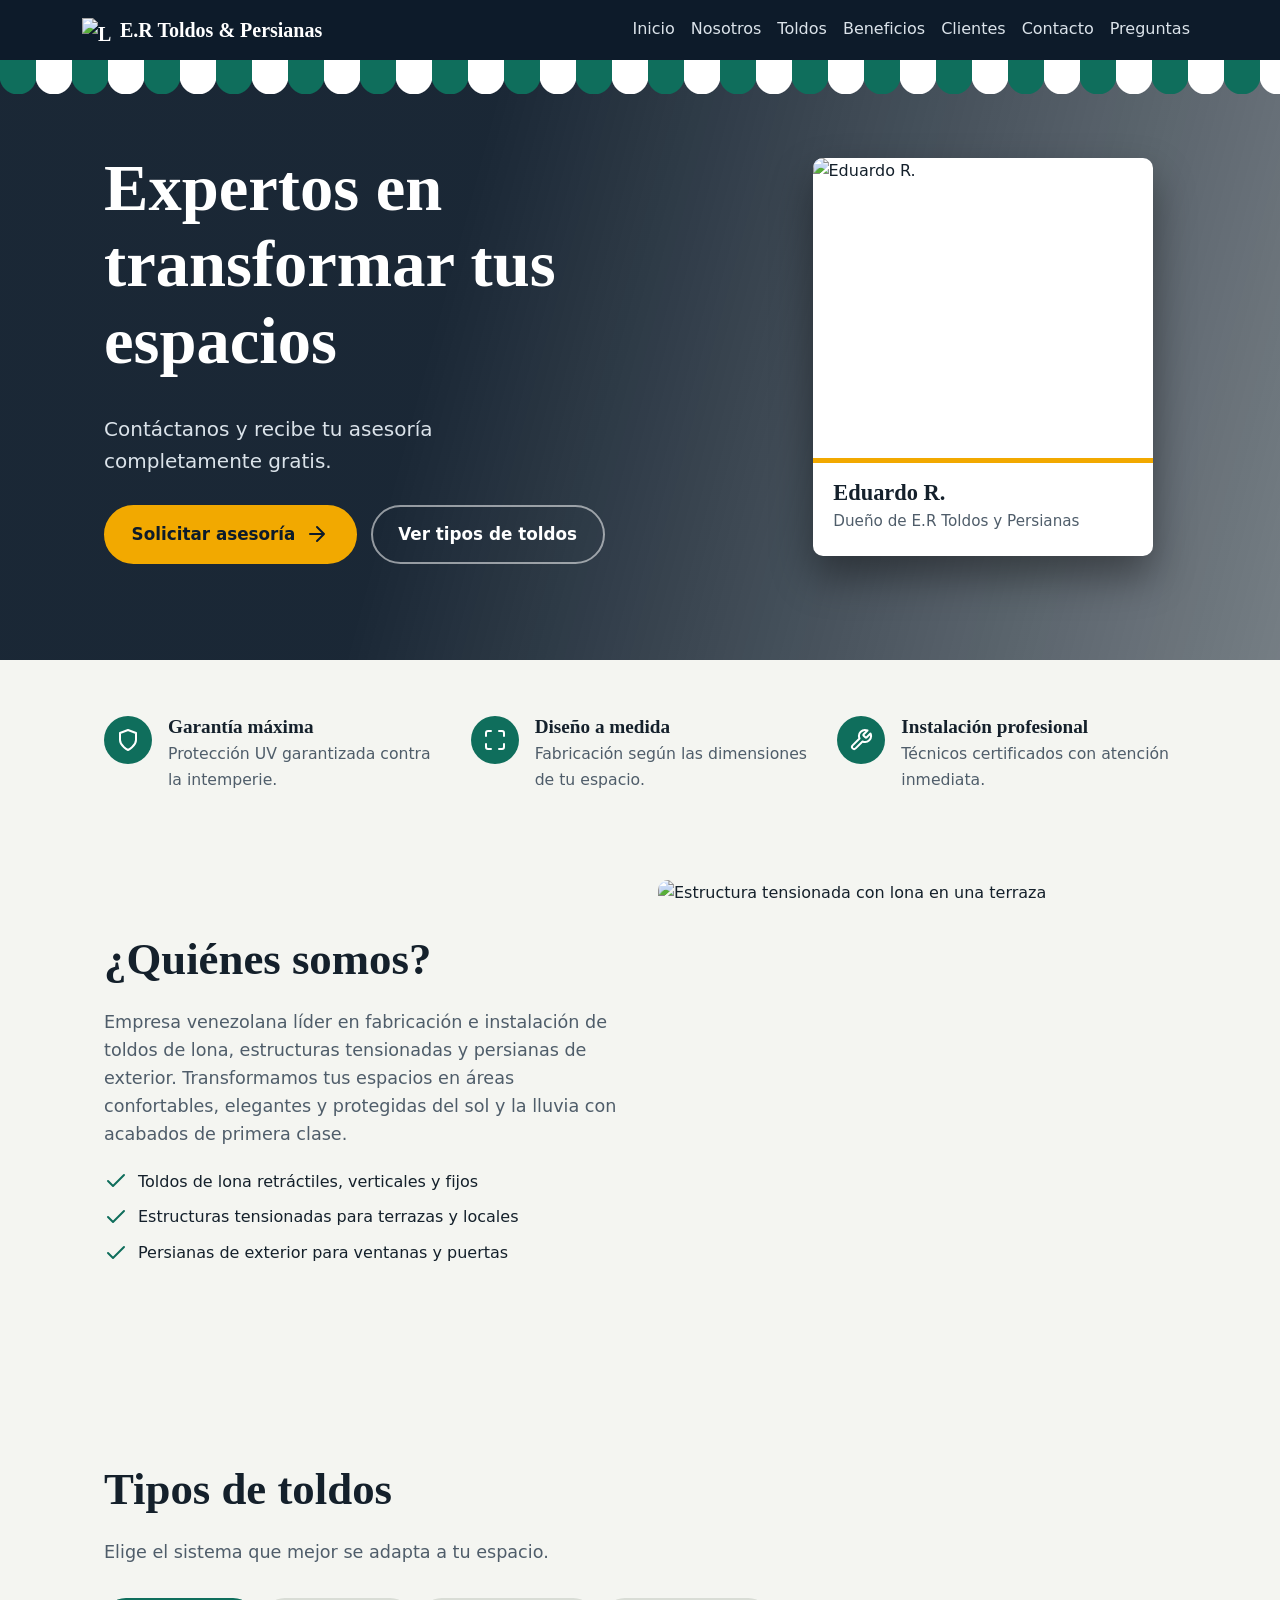
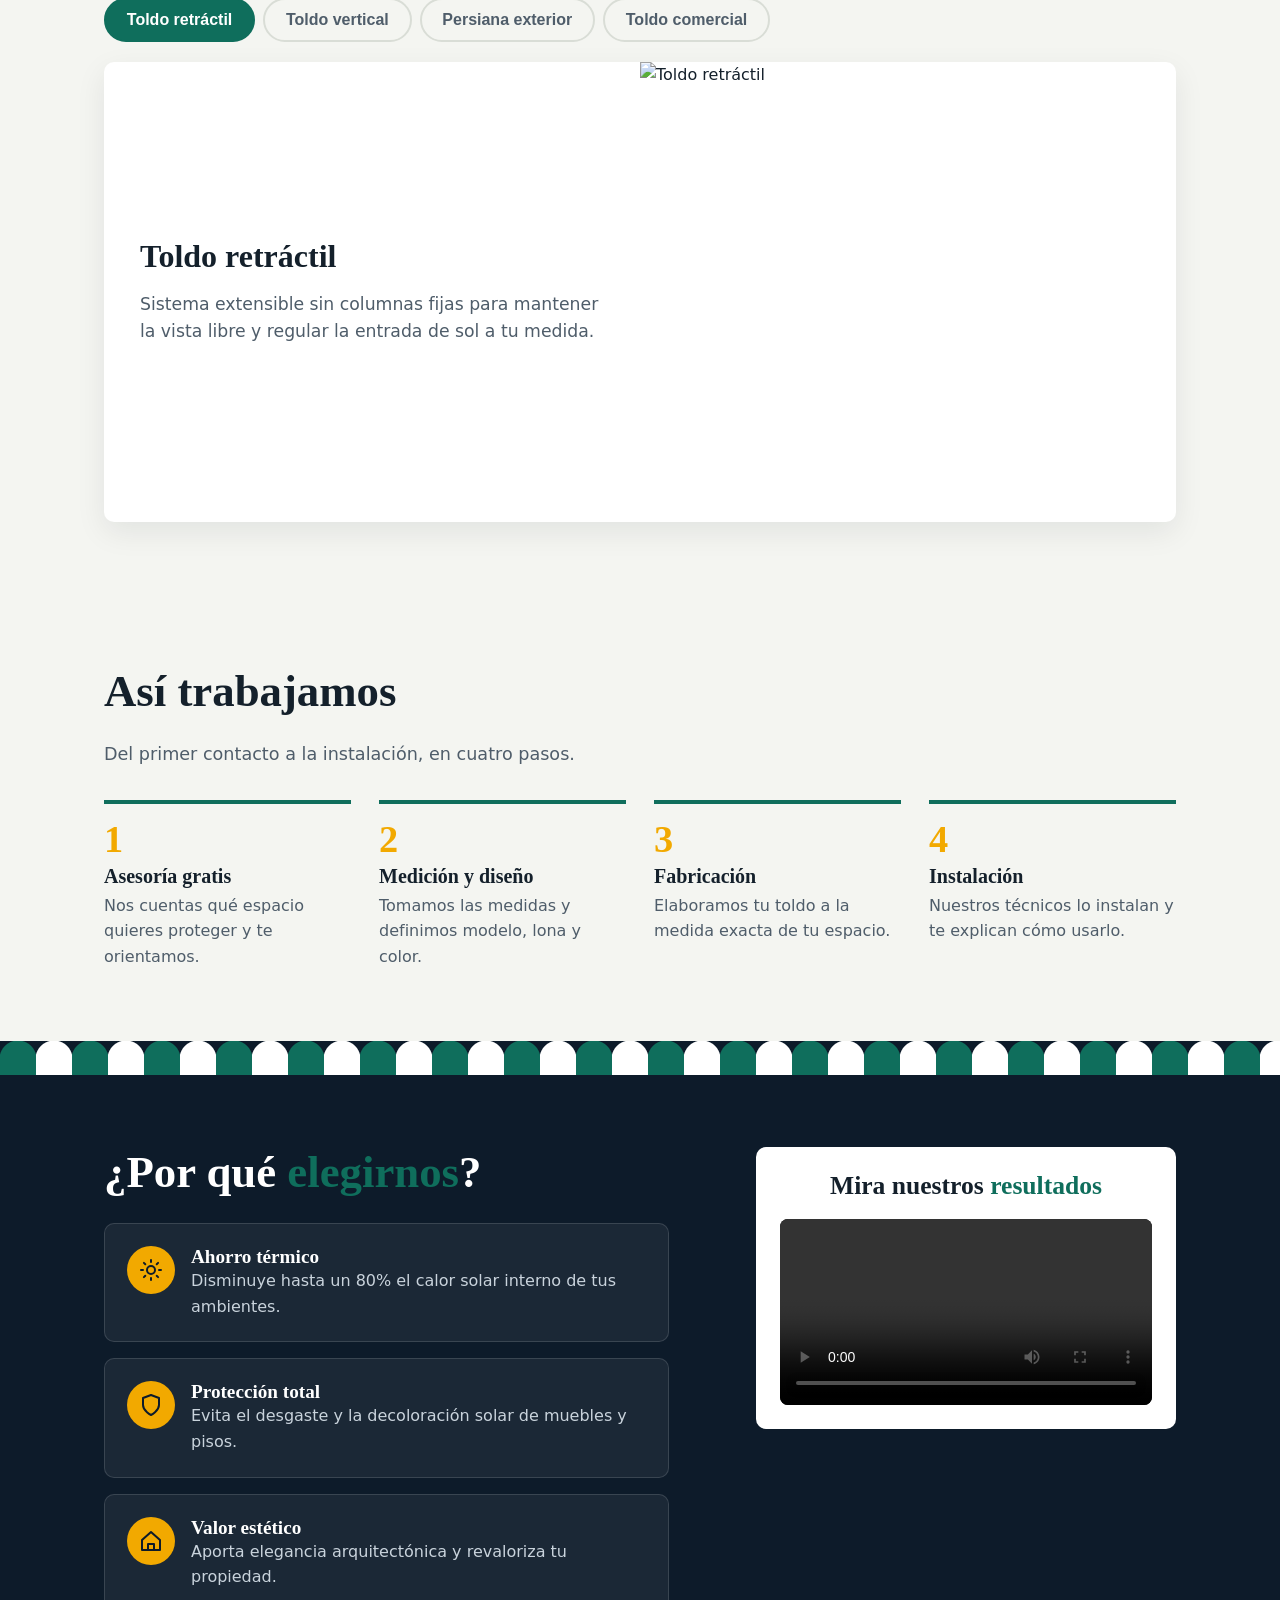
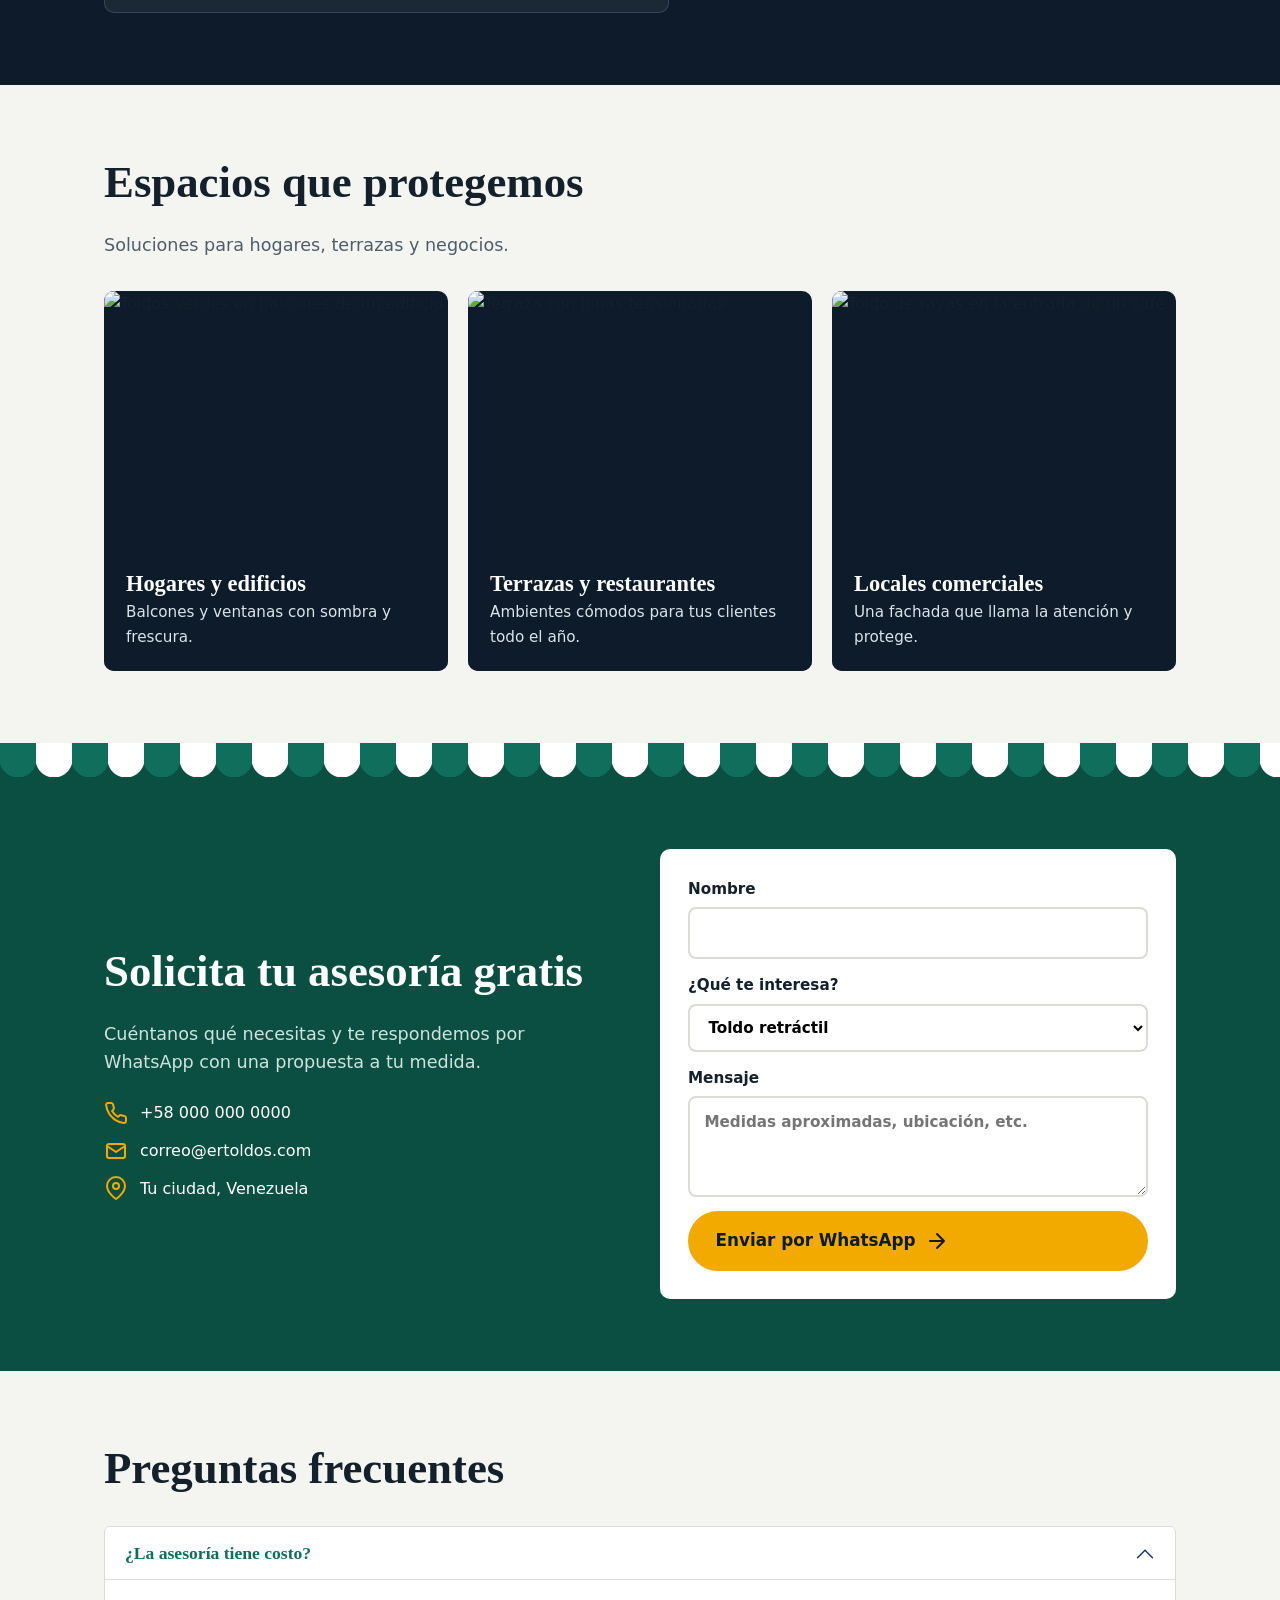
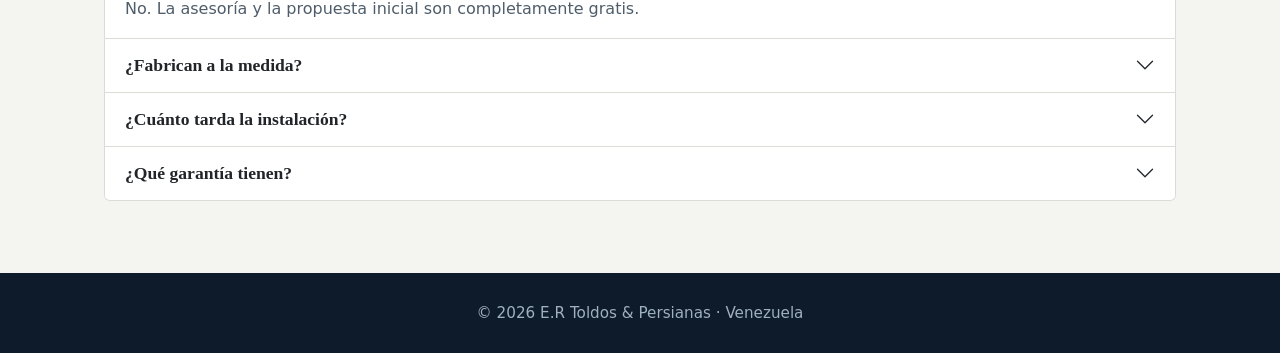
==== index.html @ 4978a6af "Add files via upload" ====
<!DOCTYPE html>
<html lang="es">
<head>
<meta charset="UTF-8">
<meta name="viewport" content="width=device-width, initial-scale=1.0">
<meta name="description" content="Fabricación e instalación de toldos de lona, estructuras tensionadas y persianas de exterior. Asesoría gratis.">
<title>E.R Toldos &amp; Persianas</title>
<link href="https://cdn.jsdelivr.net/npm/bootstrap@5.3.2/dist/css/bootstrap.min.css" rel="stylesheet">
<link href="https://api.fontshare.com/v2/css?f[]=zodiak@400,700&f[]=satoshi@400,500,700&display=swap" rel="stylesheet">
<link rel="stylesheet" href="styles.css">
</head>
<body>
<svg width="0" height="0" style="position:absolute" aria-hidden="true"><defs>
<symbol id="i-shield" viewBox="0 0 24 24"><path d="M12 22s8-4 8-10V5l-8-3-8 3v7c0 6 8 10 8 10z"/></symbol>
<symbol id="i-ruler" viewBox="0 0 24 24"><path d="M8 3H5a2 2 0 0 0-2 2v3m18 0V5a2 2 0 0 0-2-2h-3m0 18h3a2 2 0 0 0 2-2v-3M3 16v3a2 2 0 0 0 2 2h3"/></symbol>
<symbol id="i-tool" viewBox="0 0 24 24"><path d="M14.7 6.3a1 1 0 0 0 0 1.4l1.6 1.6a1 1 0 0 0 1.4 0l3.77-3.77a6 6 0 0 1-7.94 7.94l-6.91 6.91a2.12 2.12 0 0 1-3-3l6.91-6.91a6 6 0 0 1 7.94-7.94l-3.76 3.76z"/></symbol>
<symbol id="i-sun" viewBox="0 0 24 24"><circle cx="12" cy="12" r="4"/><path d="M12 2v2m0 16v2M4.9 4.9l1.4 1.4m11.4 11.4 1.4 1.4M2 12h2m16 0h2M4.9 19.1l1.4-1.4M17.7 6.3l1.4-1.4"/></symbol>
<symbol id="i-home" viewBox="0 0 24 24"><path d="M3 11l9-8 9 8v10H3z"/><path d="M9 21v-6h6v6"/></symbol>
<symbol id="i-check" viewBox="0 0 24 24"><path d="M20 6 9 17l-5-5"/></symbol>
<symbol id="i-phone" viewBox="0 0 24 24"><path d="M22 16.9v3a2 2 0 0 1-2.2 2 19.8 19.8 0 0 1-8.6-3.1 19.5 19.5 0 0 1-6-6A19.8 19.8 0 0 1 2.1 4.2 2 2 0 0 1 4.1 2h3a2 2 0 0 1 2 1.7c.1 1 .4 1.9.7 2.8a2 2 0 0 1-.5 2.1L8.1 9.9a16 16 0 0 0 6 6l1.3-1.3a2 2 0 0 1 2.1-.4c.9.3 1.8.6 2.8.7a2 2 0 0 1 1.7 2z"/></symbol>
<symbol id="i-pin" viewBox="0 0 24 24"><path d="M21 10c0 7-9 13-9 13S3 17 3 10a9 9 0 0 1 18 0z"/><circle cx="12" cy="10" r="3"/></symbol>
<symbol id="i-mail" viewBox="0 0 24 24"><rect x="3" y="5" width="18" height="14" rx="2"/><path d="m3 7 9 6 9-6"/></symbol>
<symbol id="i-arrow" viewBox="0 0 24 24"><path d="M5 12h14m-7-7 7 7-7 7"/></symbol>
</defs></svg>

<header id="header-container"></header>

<main>
<!-- HERO -->
<section class="hero" id="inicio">
  <div class="valance" aria-hidden="true"></div>
  <div class="hero-in">
    <div>
      <h1>Expertos en transformar tus espacios</h1>
      <p>Contáctanos y recibe tu asesoría completamente gratis.</p>
      <div class="hero-btns">
        <a class="btn-sol" href="#contacto">Solicitar asesoría <svg class="ic"><use href="#i-arrow"/></svg></a>
        <a class="btn-ghost" href="#toldos">Ver tipos de toldos</a>
      </div>
    </div>
    <div class="owner">
      <img src="/ertoldospersianas/imagenes/presentacion.png" alt="Eduardo R.">
      <div class="owner-body"><h3>Eduardo R.</h3><p>Dueño de E.R Toldos y Persianas</p></div>
    </div>
  </div>
</section>

<!-- VENTAJAS -->
<section class="sec ventajas">
  <div class="vj card-animada-scroll"><span class="ico"><svg class="ic"><use href="#i-shield"/></svg></span><div><h3>Garantía máxima</h3><p>Protección UV garantizada contra la intemperie.</p></div></div>
  <div class="vj card-animada-scroll"><span class="ico"><svg class="ic"><use href="#i-ruler"/></svg></span><div><h3>Diseño a medida</h3><p>Fabricación según las dimensiones de tu espacio.</p></div></div>
  <div class="vj card-animada-scroll"><span class="ico"><svg class="ic"><use href="#i-tool"/></svg></span><div><h3>Instalación profesional</h3><p>Técnicos certificados con atención inmediata.</p></div></div>
</section>

<!-- NOSOTROS -->
<section class="sec nos card-animada-scroll" id="nosotros">
  <div>
    <h2>¿Quiénes somos?</h2>
    <p>Empresa venezolana líder en fabricación e instalación de toldos de lona, estructuras tensionadas y persianas de exterior. Transformamos tus espacios en áreas confortables, elegantes y protegidas del sol y la lluvia con acabados de primera clase.</p>
    <ul class="checks">
      <li><svg class="ic"><use href="#i-check"/></svg>Toldos de lona retráctiles, verticales y fijos</li>
      <li><svg class="ic"><use href="#i-check"/></svg>Estructuras tensionadas para terrazas y locales</li>
      <li><svg class="ic"><use href="#i-check"/></svg>Persianas de exterior para ventanas y puertas</li>
    </ul>
  </div>
  <img src="/ertoldospersianas/imagenes/seccion somos.png" alt="Estructura tensionada con lona en una terraza" loading="lazy">
</section>

<!-- TIPOS DE TOLDOS -->
<section class="sec card-animada-scroll" id="toldos">
  <div class="sec-head"><h2>Tipos de toldos</h2><p>Elige el sistema que mejor se adapta a tu espacio.</p></div>
  <div class="toldos-tabs-nav">
    <button class="toldo-tab-btn active" data-index="0">Toldo retráctil</button>
    <button class="toldo-tab-btn" data-index="1">Toldo vertical</button>
    <button class="toldo-tab-btn" data-index="2">Persiana exterior</button>
    <button class="toldo-tab-btn" data-index="3">Toldo comercial</button>
  </div>
  <div class="toldo-display-container" id="toldoDisplay">
    <div class="toldo-mini-card">
      <h3 id="toldoTitle">Toldo retráctil</h3>
      <p id="toldoDesc">Sistema extensible sin columnas fijas para mantener la vista libre y regular la entrada de sol a tu medida.</p>
    </div>
    <div class="toldo-image-box"><img id="toldoImg" src="/ertoldospersianas/imagenes/toldo retractil.png" alt="Toldo retráctil"></div>
  </div>
</section>

<!-- PROCESO -->
<section class="sec" id="proceso">
  <div class="sec-head"><h2>Así trabajamos</h2><p>Del primer contacto a la instalación, en cuatro pasos.</p></div>
  <ol class="pasos">
    <li class="card-animada-scroll"><h3>Asesoría gratis</h3><p>Nos cuentas qué espacio quieres proteger y te orientamos.</p></li>
    <li class="card-animada-scroll"><h3>Medición y diseño</h3><p>Tomamos las medidas y definimos modelo, lona y color.</p></li>
    <li class="card-animada-scroll"><h3>Fabricación</h3><p>Elaboramos tu toldo a la medida exacta de tu espacio.</p></li>
    <li class="card-animada-scroll"><h3>Instalación</h3><p>Nuestros técnicos lo instalan y te explican cómo usarlo.</p></li>
  </ol>
</section>

<!-- BENEFICIOS + VIDEO -->
<section class="seccion-resultados-beneficios" id="beneficios">
  <div class="valance abajo" aria-hidden="true" style="--x:0"></div>
  <div class="resultados-beneficios-container">
    <div class="toldos-container card-animada-scroll">
      <div class="titulo-caja-estilo"><h2>¿Por qué <span class="linea-roja-palabra">elegirnos</span>?</h2></div>
      <div class="tarjetas-apiladas">
        <div class="feature-card"><div class="feature-icon"><svg class="ic"><use href="#i-sun"/></svg></div><h3 class="feature-title">Ahorro térmico</h3><p class="feature-text">Disminuye hasta un 80% el calor solar interno de tus ambientes.</p></div>
        <div class="feature-card"><div class="feature-icon"><svg class="ic"><use href="#i-shield"/></svg></div><h3 class="feature-title">Protección total</h3><p class="feature-text">Evita el desgaste y la decoloración solar de muebles y pisos.</p></div>
        <div class="feature-card"><div class="feature-icon"><svg class="ic"><use href="#i-home"/></svg></div><h3 class="feature-title">Valor estético</h3><p class="feature-text">Aporta elegancia arquitectónica y revaloriza tu propiedad.</p></div>
      </div>
    </div>

    <!-- COLUMNA DERECHA: Tu video vertical (sin cambios) -->
    <div class="columna-video-estilo">
      <div class="video-main-container">
        <div class="video-header">
          <h2>Mira nuestros <span class="linea-roja-palabra">resultados</span></h2>
        </div>
        <div class="video-responsive">
          <video controls>
            <source src="/ertoldospersianas/imagenes/toldos video.mp4" type="video/mp4">
            Tu navegador no soporta la reproducción de video.
          </video>
        </div>
      </div>
    </div>
  </div>
</section>

<!-- CLIENTES -->
<section class="sec" id="clientes">
  <div class="sec-head"><h2>Espacios que protegemos</h2><p>Soluciones para hogares, terrazas y negocios.</p></div>
  <div class="cards3">
    <figure class="cliente card-animada-scroll"><img src="/ertoldospersianas/imagenes/toldo vertical.png" alt="Toldos verdes en balcones de un edificio" loading="lazy"><figcaption><h3>Hogares y edificios</h3><p>Balcones y ventanas con sombra y frescura.</p></figcaption></figure>
    <figure class="cliente card-animada-scroll"><img src="/ertoldospersianas/imagenes/seccion somos.png" alt="Terraza con lonas tensionadas" loading="lazy"><figcaption><h3>Terrazas y restaurantes</h3><p>Ambientes cómodos para tus clientes todo el año.</p></figcaption></figure>
    <figure class="cliente card-animada-scroll"><img src="/ertoldospersianas/imagenes/toldo comercial.png" alt="Toldo de rayas en la entrada de un café" loading="lazy"><figcaption><h3>Locales comerciales</h3><p>Una fachada que llama la atención y protege.</p></figcaption></figure>
  </div>
</section>

<!-- CONTACTO -->
<section class="contacto" id="contacto">
  <div class="valance" aria-hidden="true"></div>
  <div class="contacto-in">
    <div>
      <h2>Solicita tu asesoría gratis</h2>
      <p>Cuéntanos qué necesitas y te respondemos por WhatsApp con una propuesta a tu medida.</p>
      <ul class="datos">
        <li><svg class="ic"><use href="#i-phone"/></svg>+58 000 000 0000</li>
        <li><svg class="ic"><use href="#i-mail"/></svg>correo@ertoldos.com</li>
        <li><svg class="ic"><use href="#i-pin"/></svg>Tu ciudad, Venezuela</li>
      </ul>
    </div>
    <form class="form-ct" id="formContacto">
      <label>Nombre<input type="text" name="nombre" required autocomplete="name"></label>
      <label>¿Qué te interesa?
        <select name="producto"><option>Toldo retráctil</option><option>Toldo vertical</option><option>Persiana exterior</option><option>Toldo comercial</option><option>Estructura tensionada</option></select>
      </label>
      <label>Mensaje<textarea name="mensaje" rows="3" placeholder="Medidas aproximadas, ubicación, etc."></textarea></label>
      <button class="btn-sol" type="submit">Enviar por WhatsApp <svg class="ic"><use href="#i-arrow"/></svg></button>
    </form>
  </div>
</section>

<!-- PREGUNTAS -->
<section class="sec" id="preguntas">
  <div class="sec-head"><h2>Preguntas frecuentes</h2></div>
  <div class="accordion" id="faq">
    <div class="accordion-item"><h3 class="accordion-header"><button class="accordion-button" data-bs-toggle="collapse" data-bs-target="#q1">¿La asesoría tiene costo?</button></h3><div id="q1" class="accordion-collapse collapse show" data-bs-parent="#faq"><div class="accordion-body">No. La asesoría y la propuesta inicial son completamente gratis.</div></div></div>
    <div class="accordion-item"><h3 class="accordion-header"><button class="accordion-button collapsed" data-bs-toggle="collapse" data-bs-target="#q2">¿Fabrican a la medida?</button></h3><div id="q2" class="accordion-collapse collapse" data-bs-parent="#faq"><div class="accordion-body">Sí. Cada toldo se fabrica según las dimensiones de tu espacio.</div></div></div>
    <div class="accordion-item"><h3 class="accordion-header"><button class="accordion-button collapsed" data-bs-toggle="collapse" data-bs-target="#q3">¿Cuánto tarda la instalación?</button></h3><div id="q3" class="accordion-collapse collapse" data-bs-parent="#faq"><div class="accordion-body">Depende del modelo y las medidas. Te damos el tiempo estimado en la propuesta.</div></div></div>
    <div class="accordion-item"><h3 class="accordion-header"><button class="accordion-button collapsed" data-bs-toggle="collapse" data-bs-target="#q4">¿Qué garantía tienen?</button></h3><div id="q4" class="accordion-collapse collapse" data-bs-parent="#faq"><div class="accordion-body">Ofrecemos garantía de protección UV contra la intemperie. Consúltanos las condiciones de tu modelo.</div></div></div>
  </div>
</section>
</main>

<footer>© 2026 E.R Toldos &amp; Persianas · Venezuela</footer>

<script src="https://cdn.jsdelivr.net/npm/bootstrap@5.3.2/dist/js/bootstrap.bundle.min.js"></script>
<script src="include.js"></script>
</body>
</html>
---- styles.css ----
/* E.R Toldos & Persianas — paleta: azul marino, verde lona, amarillo sol */
:root{--navy:#0D1B2A;--teal:#0F6E5C;--teal-d:#0A4F42;--sun:#F2A900;--bg:#F4F5F1;--ink:#14202B;--mute:#4F5D6A;--line:#D9DDD6;--r:10px}
*{box-sizing:border-box}
html{scroll-behavior:smooth;scroll-padding-top:72px}
body{margin:0;font-family:'Satoshi',system-ui,sans-serif;background:var(--bg);color:var(--ink);line-height:1.6;overflow-x:hidden}
h1,h2,h3{font-family:'Zodiak',serif;line-height:1.15;margin:0 0 .5em;font-weight:700}
h2{font-size:clamp(1.9rem,3.5vw,2.8rem)}
img{max-width:100%}
:focus-visible{outline:3px solid var(--sun);outline-offset:3px}
.ic{width:24px;height:24px;fill:none;stroke:currentColor;stroke-width:2;stroke-linecap:round;stroke-linejoin:round;flex:none}

/* Navbar */
#header-container{position:sticky;top:0;z-index:50}
.custom-navbar{background:var(--navy)}
.custom-navbar .navbar-brand{color:#fff;font-family:'Zodiak',serif;font-weight:700}
.custom-navbar .nav-link{color:#dbe3ea;padding:.5rem .85rem;border-bottom:2px solid transparent;transition:.2s}
.custom-navbar .nav-link:hover{color:#fff;border-bottom-color:var(--sun)}
.custom-navbar .navbar-toggler{border-color:#ffffff55}
.custom-navbar .navbar-toggler-icon{filter:invert(1)}

/* Borde de toldo: el detalle propio de la marca */
.valance{height:34px;background:repeating-linear-gradient(90deg,var(--teal) 0 36px,#fff 36px 72px);
-webkit-mask:linear-gradient(#000,#000) 0 0/100% 16px no-repeat,radial-gradient(circle at 18px 0,#000 18px,transparent 19px) 0 16px/36px 18px repeat-x;
mask:linear-gradient(#000,#000) 0 0/100% 16px no-repeat,radial-gradient(circle at 18px 0,#000 18px,transparent 19px) 0 16px/36px 18px repeat-x}
.valance.abajo{transform:scaleY(-1)}

/* Botones */
.btn-sol,.btn-ghost{display:inline-flex;align-items:center;gap:.6rem;padding:.9rem 1.6rem;border-radius:999px;font-weight:700;text-decoration:none;border:2px solid var(--sun);cursor:pointer;transition:.2s;font-size:1.05rem}
.btn-sol{background:var(--sun);color:var(--navy)}
.btn-sol:hover{transform:translateY(-2px);box-shadow:0 8px 20px #0004}
.btn-ghost{background:transparent;color:#fff;border-color:#ffffff88}
.btn-ghost:hover{border-color:#fff;color:#fff}

/* Hero */
.hero{color:#fff;background:linear-gradient(105deg,rgba(13,27,42,.94) 35%,rgba(13,27,42,.55)),url('/ertoldospersianas/imagenes/fondo.png') center/cover}
.hero-in{max-width:1200px;margin:0 auto;padding:56px 5% 96px;display:grid;gap:40px;align-items:center}
.hero h1{font-size:clamp(2.3rem,5.2vw,4.3rem)}
.hero p{font-size:1.25rem;max-width:34ch;color:#dbe3ea}
.hero-btns{display:flex;flex-wrap:wrap;gap:14px;margin-top:28px}
.hero-in>*{animation:rise .9s cubic-bezier(.22,1,.36,1) both}
.hero-in>*:nth-child(2){animation-delay:.25s}
@keyframes rise{from{opacity:0;transform:translateY(32px)}}
.owner{background:#fff;color:var(--ink);border-radius:var(--r);overflow:hidden;max-width:340px;justify-self:center;width:100%;box-shadow:0 20px 40px #0006}
.owner img{width:100%;height:300px;object-fit:cover;object-position:center top;display:block}
.owner-body{padding:1.1rem 1.3rem 1.4rem;border-top:5px solid var(--sun)}
.owner h3{font-size:1.4rem;margin:0}
.owner p{color:var(--mute);font-size:.95rem;margin:.2rem 0 0;max-width:none}

/* Secciones */
.sec{max-width:1200px;margin:0 auto;padding:72px 5%}
.sec-head{max-width:60ch;margin-bottom:32px}
.sec-head p{color:var(--mute);font-size:1.1rem;margin:0}
.ventajas{display:grid;gap:28px;padding-top:56px;padding-bottom:16px}
.vj{display:flex;gap:16px}
.vj .ico{width:48px;height:48px;border-radius:50%;background:var(--teal);color:#fff;display:grid;place-items:center;flex:none}
.vj h3{font-size:1.2rem;margin:0 0 .2rem}
.vj p{margin:0;color:var(--mute);font-size:.98rem}
.nos{display:grid;gap:36px;align-items:center}
.nos p{font-size:1.1rem;color:var(--mute);max-width:60ch}
.nos img{width:100%;height:440px;object-fit:cover;border-radius:var(--r);display:block}
.checks{list-style:none;padding:0;margin:20px 0 0;display:grid;gap:10px}
.checks li{display:flex;gap:10px;align-items:center;font-weight:500}
.checks .ic{color:var(--teal)}

/* Tipos de toldos */
.toldos-tabs-nav{display:flex;flex-wrap:wrap;gap:8px;margin-bottom:20px}
.toldo-tab-btn{padding:.7rem 1.3rem;background:transparent;border:2px solid var(--line);border-radius:999px;font:600 1rem 'Satoshi',sans-serif;color:var(--mute);cursor:pointer;transition:.2s}
.toldo-tab-btn:hover{border-color:var(--teal);color:var(--teal)}
.toldo-tab-btn.active{background:var(--teal);border-color:var(--teal);color:#fff}
.toldo-display-container{display:grid;background:#fff;border-radius:var(--r);overflow:hidden;box-shadow:0 10px 30px #0d1b2a14;transition:opacity .25s}
.toldo-mini-card{padding:36px;display:flex;flex-direction:column;justify-content:center}
.toldo-mini-card h3{font-size:2rem}
.toldo-mini-card p{color:var(--mute);font-size:1.08rem;margin:0}
.toldo-image-box{min-height:320px}
.toldo-image-box img{width:100%;height:100%;object-fit:cover;display:block}

/* Proceso (sí es una secuencia, por eso va numerado) */
.pasos{list-style:none;counter-reset:p;padding:0;margin:0;display:grid;gap:28px}
.pasos li{counter-increment:p;border-top:4px solid var(--teal);padding-top:16px}
.pasos li::before{content:counter(p);font:700 2.4rem 'Zodiak',serif;color:var(--sun);display:block;line-height:1}
.pasos h3{font-size:1.25rem;margin:.4rem 0 .3rem}
.pasos p{margin:0;color:var(--mute)}

/* Beneficios + video (el bloque del video no se tocó) */
.seccion-resultados-beneficios{background:var(--navy);color:#fff}
.resultados-beneficios-container{max-width:1200px;margin:0 auto;padding:72px 5%;display:grid;gap:44px;align-items:start}
.seccion-resultados-beneficios .toldos-container{padding:0}
.titulo-caja-estilo h2{margin-bottom:24px}
.tarjetas-apiladas{display:grid;gap:16px}
.seccion-resultados-beneficios .feature-card{background:#ffffff0f;border:1px solid #ffffff22;border-radius:var(--r);padding:22px;display:grid;grid-template-columns:auto 1fr;column-gap:16px}
.feature-icon{grid-row:span 2;width:48px;height:48px;border-radius:50%;background:var(--sun);color:var(--navy);display:grid;place-items:center}
.feature-title{font-size:1.2rem;margin:0}
.feature-text{margin:0;color:#c9d3dc}
.linea-roja-palabra{color:var(--teal)}
.columna-video-estilo{display:flex;justify-content:center}
.video-main-container{width:100%;max-width:420px;background:#fff;color:var(--ink);border-radius:var(--r);padding:24px}
.video-header h2{font-size:1.6rem;text-align:center;margin-bottom:18px}
.video-responsive{border-radius:8px;overflow:hidden;background:#000;display:flex;justify-content:center}
.video-responsive video{width:100%;height:auto;max-height:70vh;display:block;object-fit:contain}

/* Clientes */
.cards3{display:grid;gap:20px}
.cliente{position:relative;margin:0;border-radius:var(--r);overflow:hidden;min-height:380px;background:var(--navy)}
.cliente img{position:absolute;inset:0;width:100%;height:100%;object-fit:cover;transition:transform .6s}
.cliente:hover img{transform:scale(1.04)}
.cliente figcaption{position:absolute;inset:auto 0 0;padding:60px 22px 22px;background:linear-gradient(transparent,rgba(13,27,42,.92));color:#fff}
.cliente h3{font-size:1.4rem;margin:0}
.cliente p{margin:.2rem 0 0;color:#dbe3ea;font-size:.95rem}

/* Contacto */
.contacto{background:var(--teal-d);color:#fff}
.contacto-in{max-width:1200px;margin:0 auto;padding:72px 5%;display:grid;gap:40px}
.contacto p{color:#cfe3de;font-size:1.1rem;max-width:44ch}
.datos{list-style:none;padding:0;margin:24px 0 0;display:grid;gap:12px}
.datos li{display:flex;gap:12px;align-items:center}
.datos .ic{color:var(--sun)}
.form-ct{background:#fff;color:var(--ink);border-radius:var(--r);padding:28px;display:grid;gap:14px}
.form-ct label{font-weight:700;font-size:.95rem;display:grid;gap:6px}
.form-ct input,.form-ct select,.form-ct textarea{font:inherit;padding:.75rem .9rem;border:2px solid var(--line);border-radius:8px;background:#fff}
.form-ct input:focus,.form-ct select:focus,.form-ct textarea:focus{border-color:var(--teal);outline:none}

/* Preguntas */
.accordion{--bs-accordion-border-color:var(--line);--bs-accordion-active-bg:#fff;--bs-accordion-active-color:var(--teal);--bs-accordion-btn-focus-box-shadow:0 0 0 3px #F2A90088}
.accordion-button{font:700 1.1rem 'Zodiak',serif}
.accordion-body{color:var(--mute)}

footer{background:var(--navy);color:#9fb0c0;text-align:center;padding:28px 5%;font-size:.95rem}

/* Aparición al hacer scroll */
.card-animada-scroll{opacity:0;transform:translateY(28px);transition:opacity .8s,transform .8s cubic-bezier(.22,1,.36,1)}
.card-animada-scroll.en-vista{opacity:1;transform:none}

@media(min-width:768px){.cards3,.ventajas{grid-template-columns:repeat(3,1fr)}.pasos{grid-template-columns:repeat(4,1fr)}}
@media(min-width:992px){
 .hero-in{grid-template-columns:1.25fr .75fr}
 .nos{grid-template-columns:1fr 1fr}
 .toldo-display-container{grid-template-columns:1fr 1fr}
 .toldo-image-box{min-height:460px}
 .resultados-beneficios-container{grid-template-columns:1.1fr .9fr}
 .columna-video-estilo{justify-content:flex-end}
 .contacto-in{grid-template-columns:1fr 1fr;align-items:center}
}
@media(prefers-reduced-motion:reduce){*{animation:none!important;transition:none!important;scroll-behavior:auto!important}.card-animada-scroll{opacity:1;transform:none}}
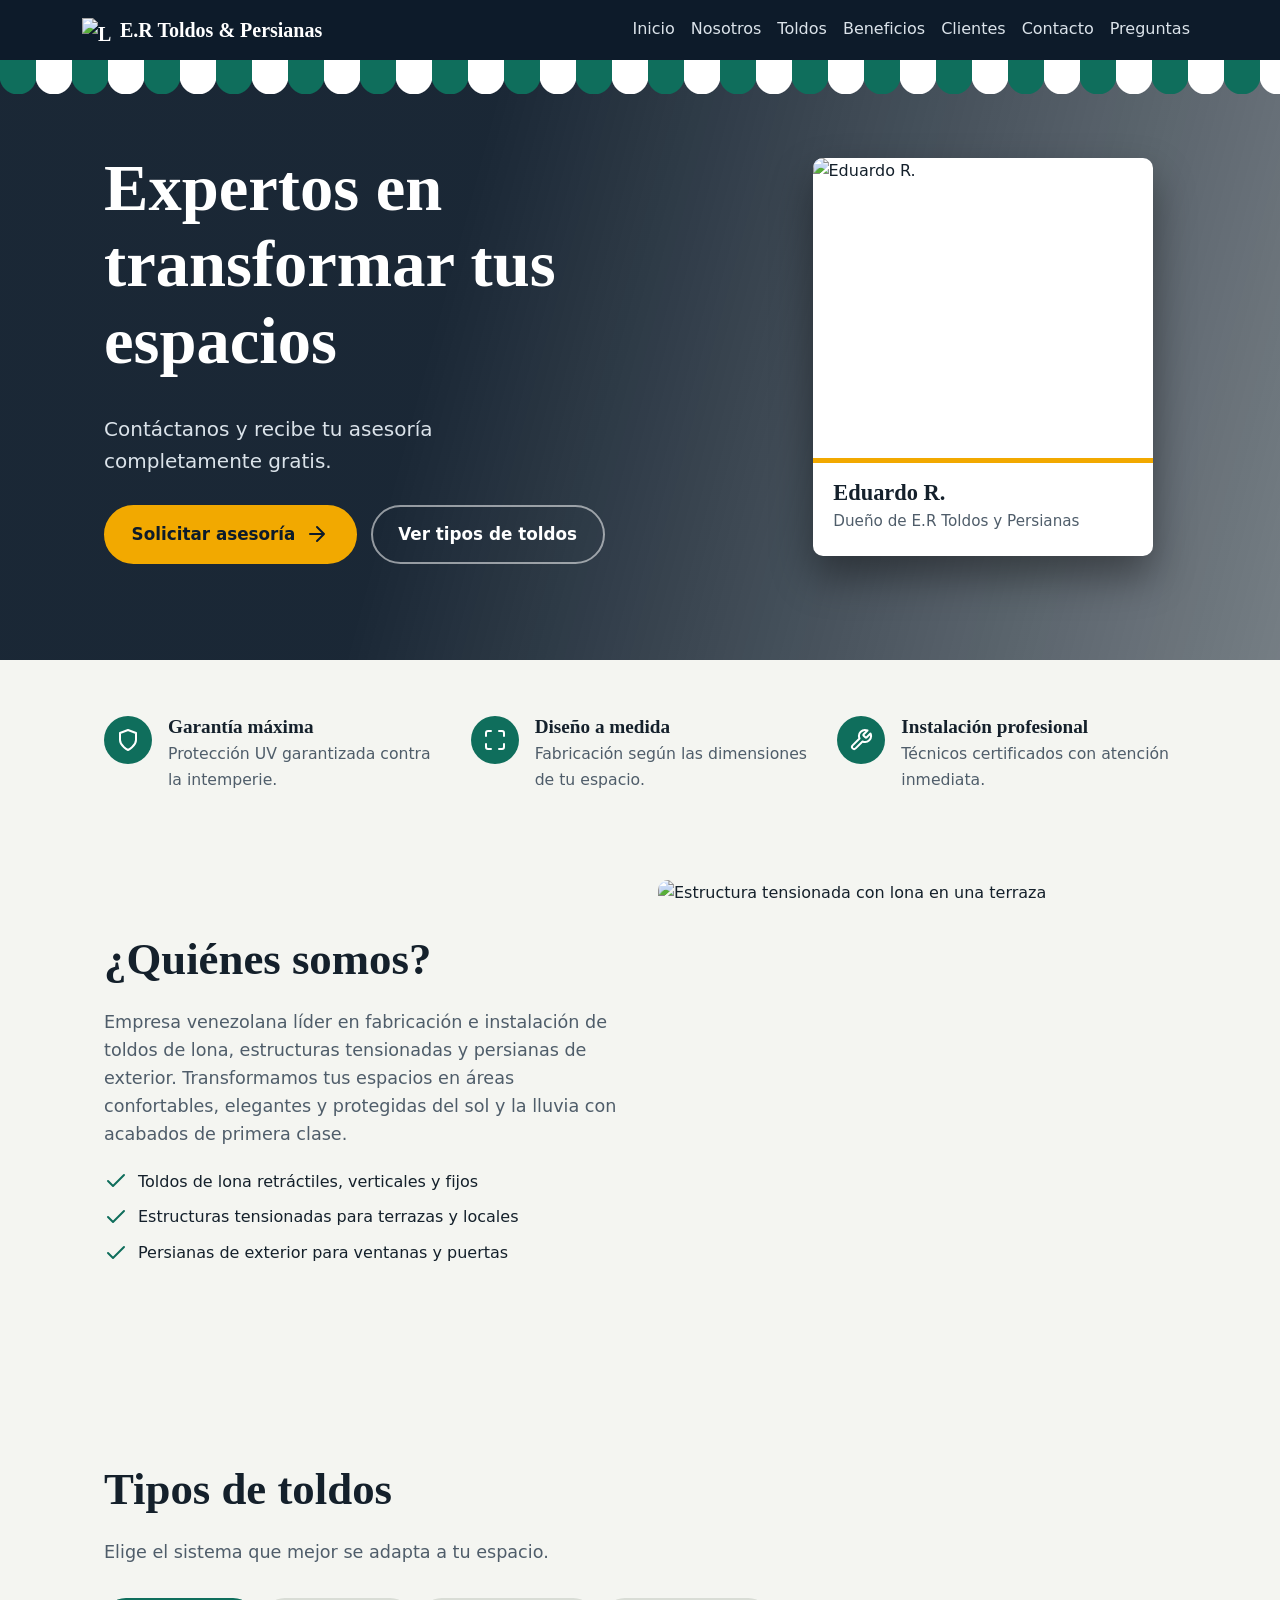
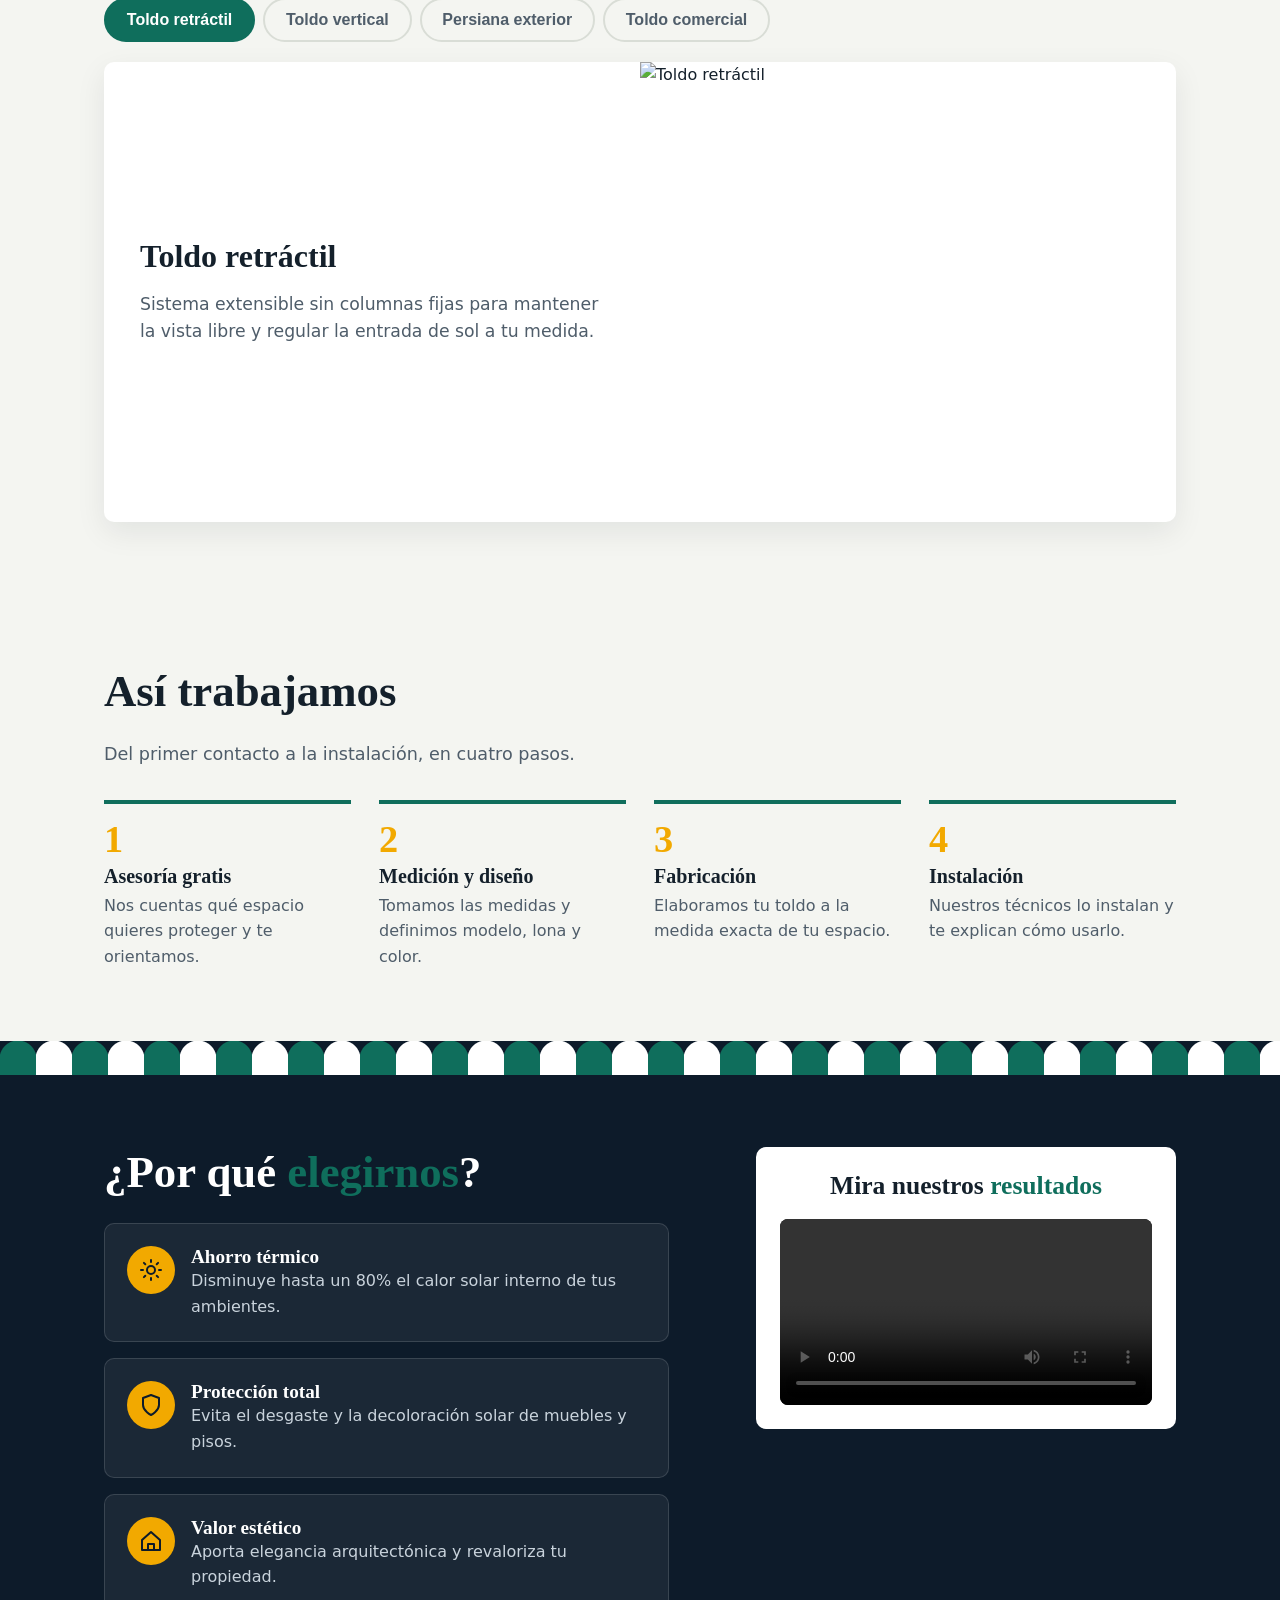
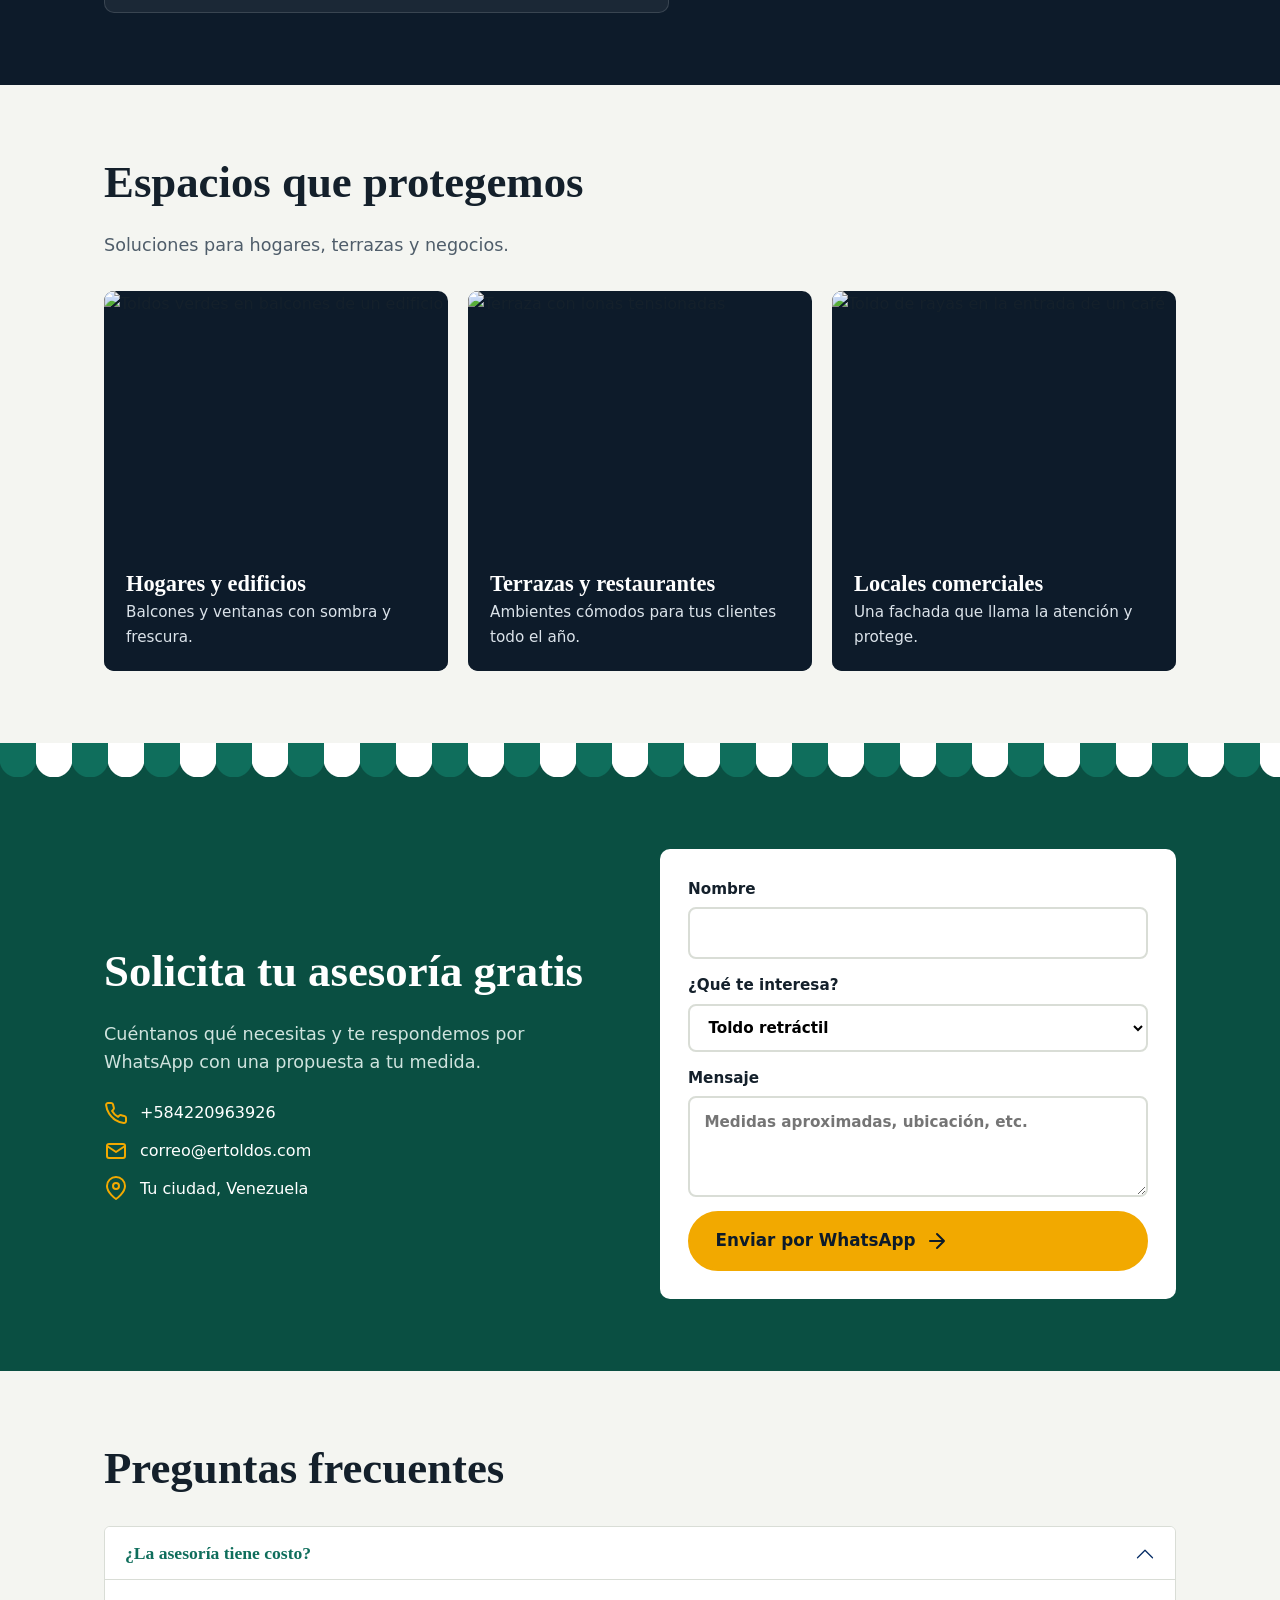
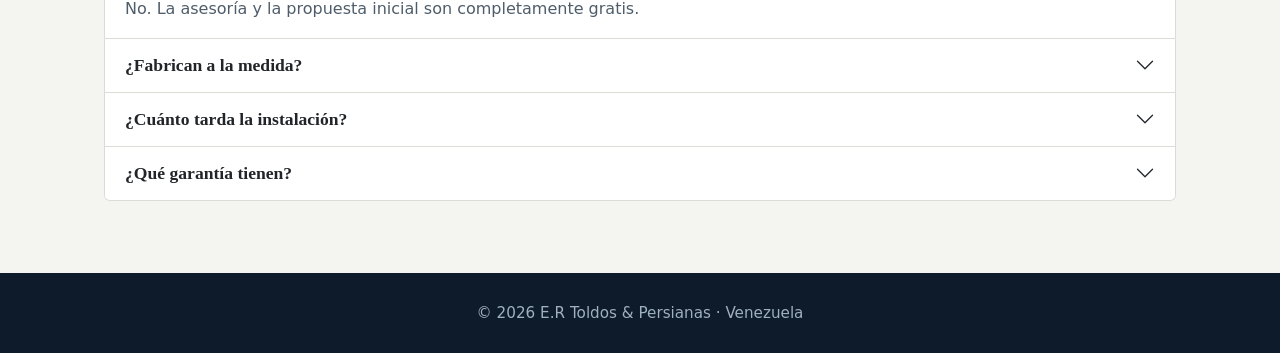
==== commit 228b079a: "Update index.html" ====
--- a/index.html
+++ b/index.html
@@ -39,7 +39,7 @@
       </div>
     </div>
     <div class="owner">
-      <img src="/ertoldospersianas/imagenes/presentacion.png" alt="Eduardo R.">
+      <img src="/ertoldospersianas/imagenes/presentacion.jpg" alt="Eduardo R.">
       <div class="owner-body"><h3>Eduardo R.</h3><p>Dueño de E.R Toldos y Persianas</p></div>
     </div>
   </div>
@@ -63,7 +63,7 @@
       <li><svg class="ic"><use href="#i-check"/></svg>Persianas de exterior para ventanas y puertas</li>
     </ul>
   </div>
-  <img src="/ertoldospersianas/imagenes/seccion somos.png" alt="Estructura tensionada con lona en una terraza" loading="lazy">
+  <img src="/ertoldospersianas/imagenes/seccion somos.jpg" alt="Estructura tensionada con lona en una terraza" loading="lazy">
 </section>
 
 <!-- TIPOS DE TOLDOS -->
@@ -80,7 +80,7 @@
       <h3 id="toldoTitle">Toldo retráctil</h3>
       <p id="toldoDesc">Sistema extensible sin columnas fijas para mantener la vista libre y regular la entrada de sol a tu medida.</p>
     </div>
-    <div class="toldo-image-box"><img id="toldoImg" src="/ertoldospersianas/imagenes/toldo retractil.png" alt="Toldo retráctil"></div>
+    <div class="toldo-image-box"><img id="toldoImg" src="/ertoldospersianas/imagenes/toldo retractil.jpg" alt="Toldo retráctil"></div>
   </div>
 </section>
 
@@ -129,8 +129,8 @@
 <section class="sec" id="clientes">
   <div class="sec-head"><h2>Espacios que protegemos</h2><p>Soluciones para hogares, terrazas y negocios.</p></div>
   <div class="cards3">
-    <figure class="cliente card-animada-scroll"><img src="/ertoldospersianas/imagenes/toldo vertical.png" alt="Toldos verdes en balcones de un edificio" loading="lazy"><figcaption><h3>Hogares y edificios</h3><p>Balcones y ventanas con sombra y frescura.</p></figcaption></figure>
-    <figure class="cliente card-animada-scroll"><img src="/ertoldospersianas/imagenes/seccion somos.png" alt="Terraza con lonas tensionadas" loading="lazy"><figcaption><h3>Terrazas y restaurantes</h3><p>Ambientes cómodos para tus clientes todo el año.</p></figcaption></figure>
+    <figure class="cliente card-animada-scroll"><img src="/ertoldospersianas/imagenes/toldo vertical.jpg" alt="Toldos verdes en balcones de un edificio" loading="lazy"><figcaption><h3>Hogares y edificios</h3><p>Balcones y ventanas con sombra y frescura.</p></figcaption></figure>
+    <figure class="cliente card-animada-scroll"><img src="/ertoldospersianas/imagenes/seccion somos.jpg" alt="Terraza con lonas tensionadas" loading="lazy"><figcaption><h3>Terrazas y restaurantes</h3><p>Ambientes cómodos para tus clientes todo el año.</p></figcaption></figure>
     <figure class="cliente card-animada-scroll"><img src="/ertoldospersianas/imagenes/toldo comercial.png" alt="Toldo de rayas en la entrada de un café" loading="lazy"><figcaption><h3>Locales comerciales</h3><p>Una fachada que llama la atención y protege.</p></figcaption></figure>
   </div>
 </section>
@@ -143,7 +143,7 @@
       <h2>Solicita tu asesoría gratis</h2>
       <p>Cuéntanos qué necesitas y te respondemos por WhatsApp con una propuesta a tu medida.</p>
       <ul class="datos">
-        <li><svg class="ic"><use href="#i-phone"/></svg>+58 000 000 0000</li>
+        <li><svg class="ic"><use href="#i-phone"/></svg>+584220963926</li>
         <li><svg class="ic"><use href="#i-mail"/></svg>correo@ertoldos.com</li>
         <li><svg class="ic"><use href="#i-pin"/></svg>Tu ciudad, Venezuela</li>
       </ul>
--- a/styles.css
+++ b/styles.css
@@ -32,7 +32,7 @@
 .btn-ghost:hover{border-color:#fff;color:#fff}
 
 /* Hero */
-.hero{color:#fff;background:linear-gradient(105deg,rgba(13,27,42,.94) 35%,rgba(13,27,42,.55)),url('/ertoldospersianas/imagenes/fondo.png') center/cover}
+.hero{color:#fff;background:linear-gradient(105deg,rgba(13,27,42,.94) 35%,rgba(13,27,42,.55)),url('/ertoldospersianas/imagenes/fondo.jpg') center/cover}
 .hero-in{max-width:1200px;margin:0 auto;padding:56px 5% 96px;display:grid;gap:40px;align-items:center}
 .hero h1{font-size:clamp(2.3rem,5.2vw,4.3rem)}
 .hero p{font-size:1.25rem;max-width:34ch;color:#dbe3ea}
